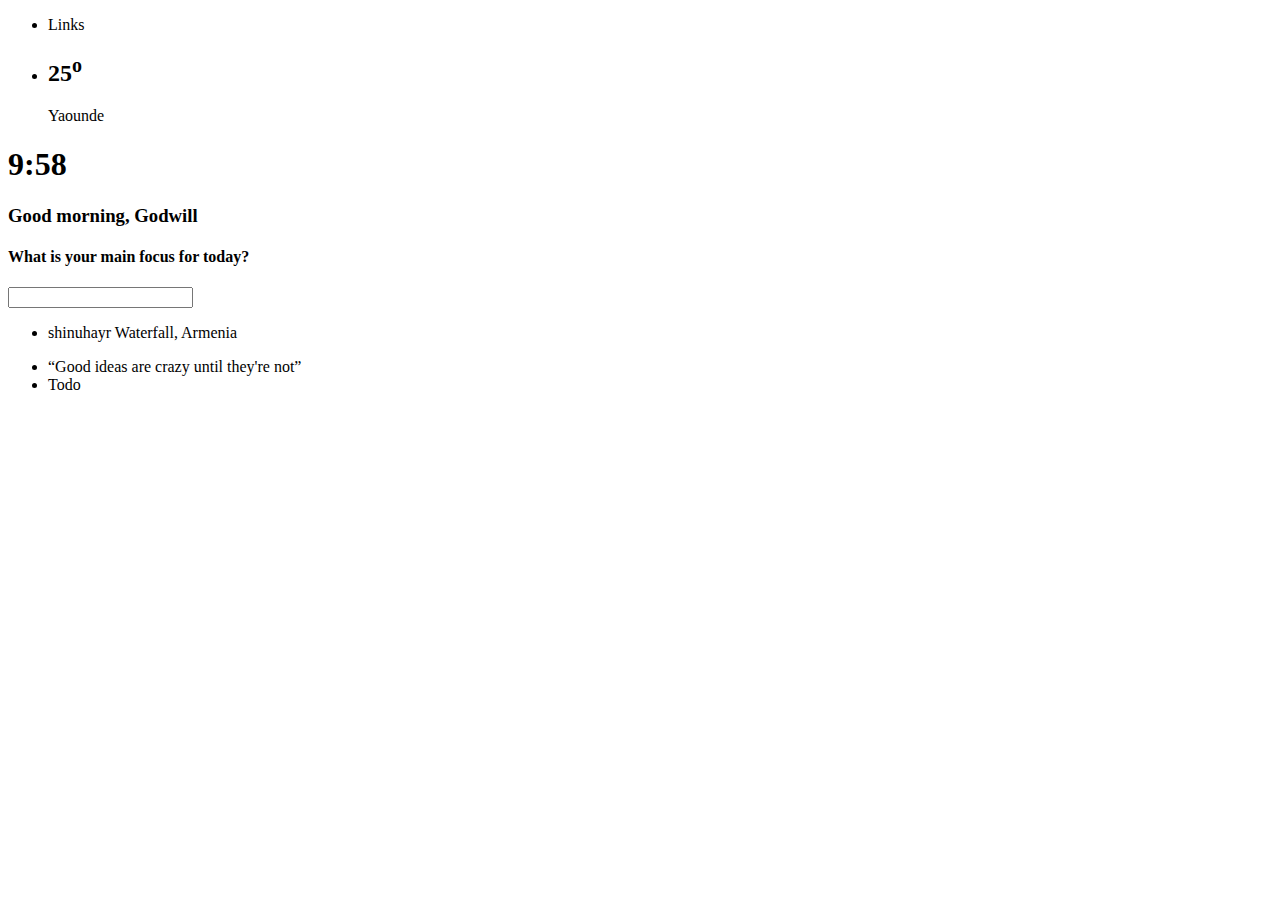
==== index.html @ ebb9b26a "all necessary html" ====
<!DOCTYPE html>
<html lang="en">
<head>
    <title>Momentum</title>
</head>
<body>
    <main class="main">
         <nav class="nav">
            <ul>
                <li><p>Links</p>
                
                </li>
                <li><section class="temp-weather">
                     
                        <h2 class="temp">25<sup>o</sup></h2>
                </section>
                    <p>Yaounde</p>
                </li>
            </ul>
         </nav>
         <section class="main-section">
            <h1 class="time">9:58</h1>
            <h3 class="greet">Good morning, Godwill</h3>
            <h4 class="question">What is your main focus for today?</h4>
            <form action="" class="response">
                <input type="text" name="myinput" id="myinput" class="myinput">
            </form>
         </section>
         <footer class="footer">
            <ul>
                <li class="footer-el">


                    <p class="img-location">shinuhayr Waterfall, Armenia</p>
                </li>
                <li class="footer-el"><q>Good ideas are crazy until they're not</q></li>
                <li class="footer-el">Todo</li>
            </ul>
         </footer>
    </main>
</body>
</html>
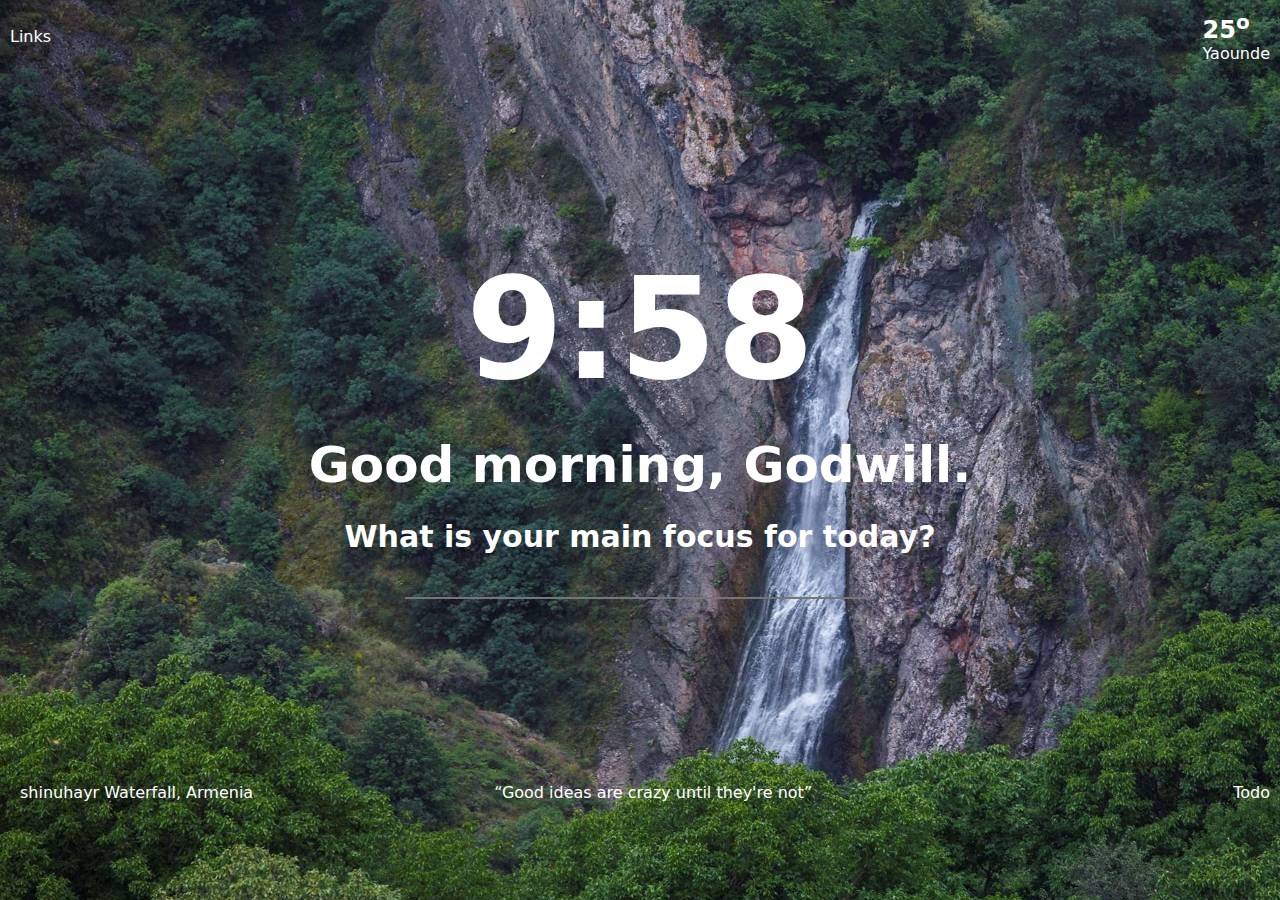
==== commit 704d315e: "fgh" ====
--- a/index.html
+++ b/index.html
@@ -2,38 +2,38 @@
 <html lang="en">
 <head>
     <title>Momentum</title>
+    <link rel="stylesheet" href="style.css">
+    <link rel="stylesheet" href="https://cdnjs.cloudflare.com/ajax/libs/font-awesome/6.3.0/css/all.min.css" integrity="sha512-SzlrxWUlpfuzQ+pcUCosxcglQRNAq/DZjVsC0lE40xsADsfeQoEypE+enwcOiGjk/bSuGGKHEyjSoQ1zVisanQ==" crossorigin="anonymous" referrerpolicy="no-referrer" />
 </head>
 <body>
     <main class="main">
          <nav class="nav">
-            <ul>
+            <ul class="ul">
                 <li><p>Links</p>
-                
+                    <i class="fa-solid fa-magnifying-glass"></i>
                 </li>
                 <li><section class="temp-weather">
-                     
                         <h2 class="temp">25<sup>o</sup></h2>
                 </section>
                     <p>Yaounde</p>
                 </li>
-            </ul>
+            </ul>                  
          </nav>
          <section class="main-section">
             <h1 class="time">9:58</h1>
-            <h3 class="greet">Good morning, Godwill</h3>
+            <h3 class="greet">Good morning, Godwill.</h3>
             <h4 class="question">What is your main focus for today?</h4>
             <form action="" class="response">
                 <input type="text" name="myinput" id="myinput" class="myinput">
             </form>
          </section>
          <footer class="footer">
-            <ul>
+            <ul class="class">
                 <li class="footer-el">
-
-
+                    <i class="fa-solid fa-gear"></i>
                     <p class="img-location">shinuhayr Waterfall, Armenia</p>
                 </li>
-                <li class="footer-el"><q>Good ideas are crazy until they're not</q></li>
+                <li class="footer-eli"><q>Good ideas are crazy until they're not</q></li>
                 <li class="footer-el">Todo</li>
             </ul>
          </footer>
--- a/style.css
+++ b/style.css
@@ -0,0 +1,72 @@
+*{
+    margin: 0;
+    padding: 0;
+    box-sizing: border-box;
+    font-family: system-ui, -apple-system, BlinkMacSystemFont, 'Segoe UI', Roboto, Oxygen, Ubuntu, Cantarell, 'Open Sans', 'Helvetica Neue', sans-serif;
+    color: white;
+}
+body{
+    background-image: url(./momentumbg.jpg);
+    margin: 10px;
+
+}
+.nav{
+    
+}
+i{
+    font-size: 15px;
+    
+}
+.ul{
+    display: flex;
+    justify-content: space-between;
+    align-items: center;
+}
+li{
+    list-style-type: none;
+}
+li:first-child{
+    display: flex;
+    gap: 10px;
+    align-items: center;
+}
+.main-section{
+    display: flex;
+    justify-content: center;
+    flex-direction: column;
+    align-items: center;
+    height: 80vh;
+    gap: 25px;
+  
+}
+.time{
+   
+     font-size: 140px;
+}
+.greet{
+    font-size: 50px;
+    font-weight: 40px;
+}
+.question{
+    font-size: 30px;
+}
+input[type=text]{
+    width: 470px;
+    border-top: none;
+    border-left: none;
+    border-right: none;
+    outline: none;
+    background: none;
+}
+
+.class{
+    display: flex;
+    justify-content: space-between;
+    align-items: center;
+}
+ul:first-child{
+    gap:10px;
+}
+.footer-eli{
+   margin-right: 180px;
+}
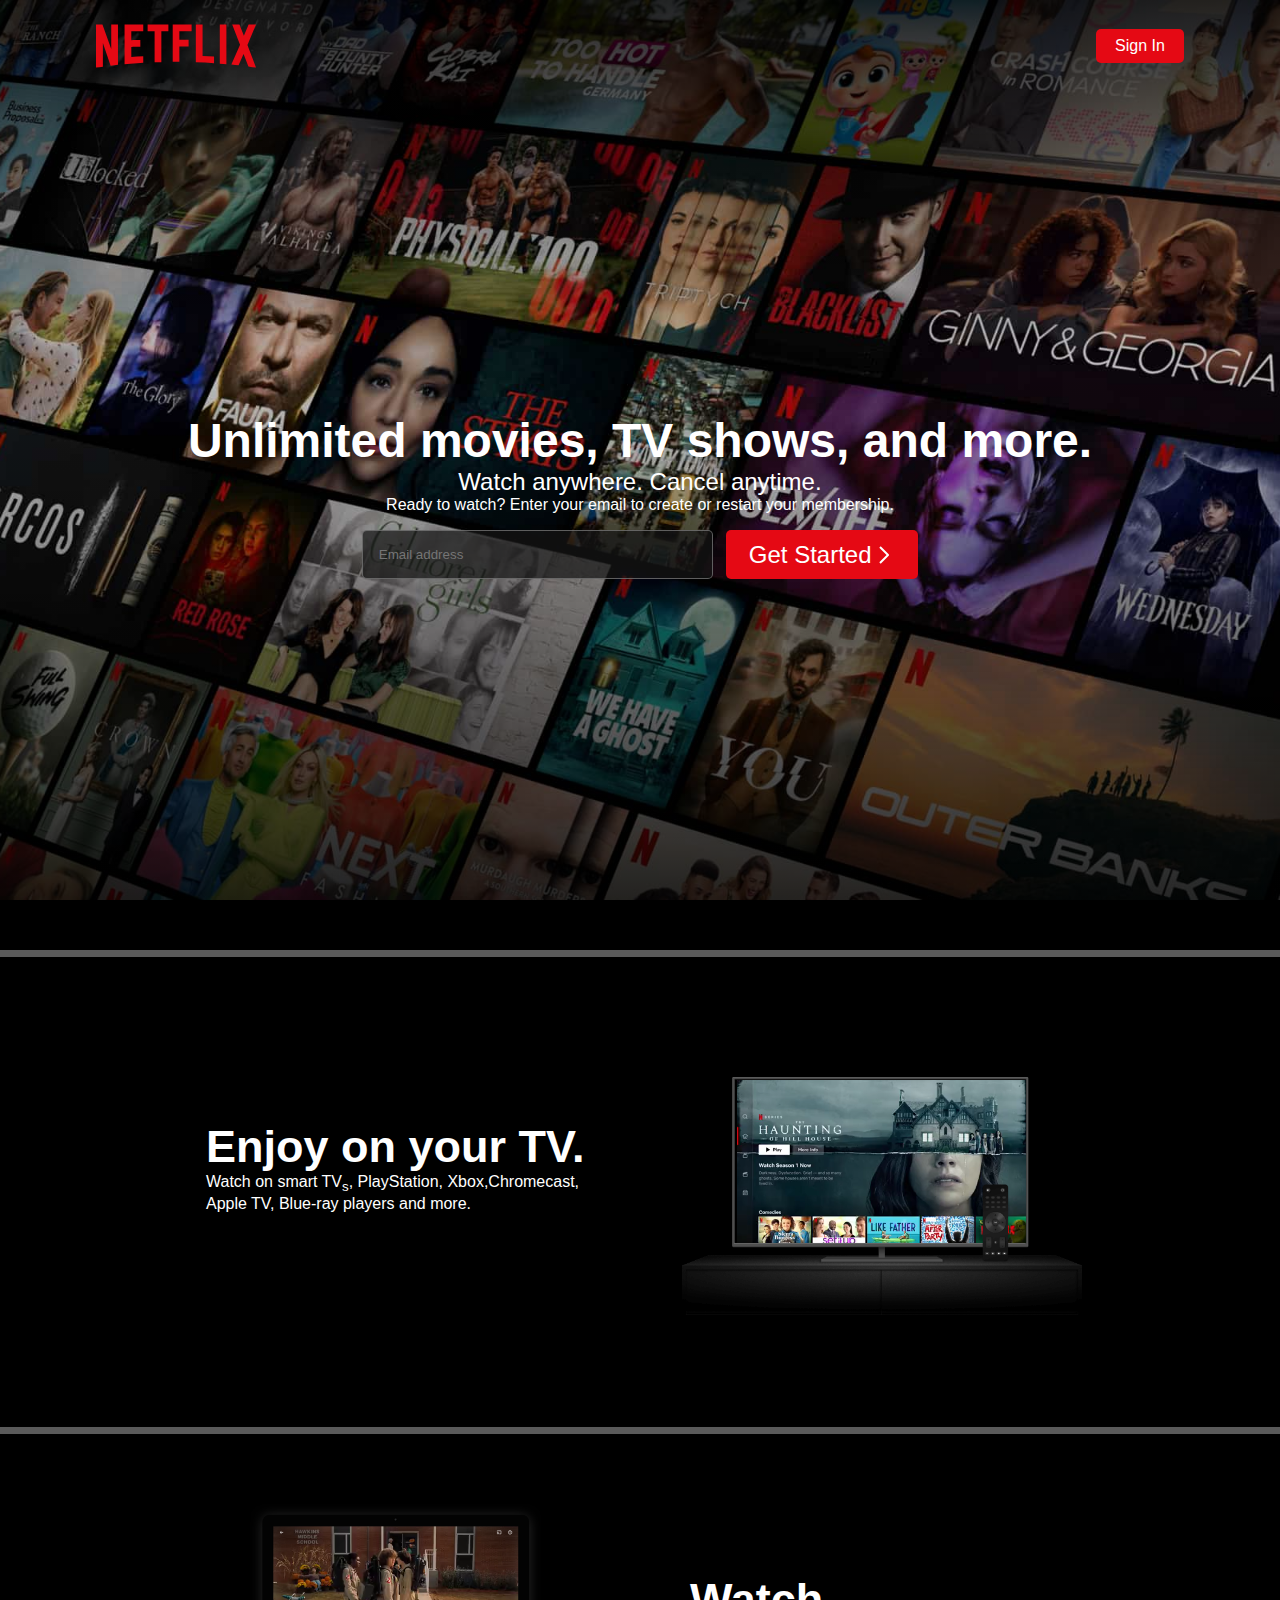
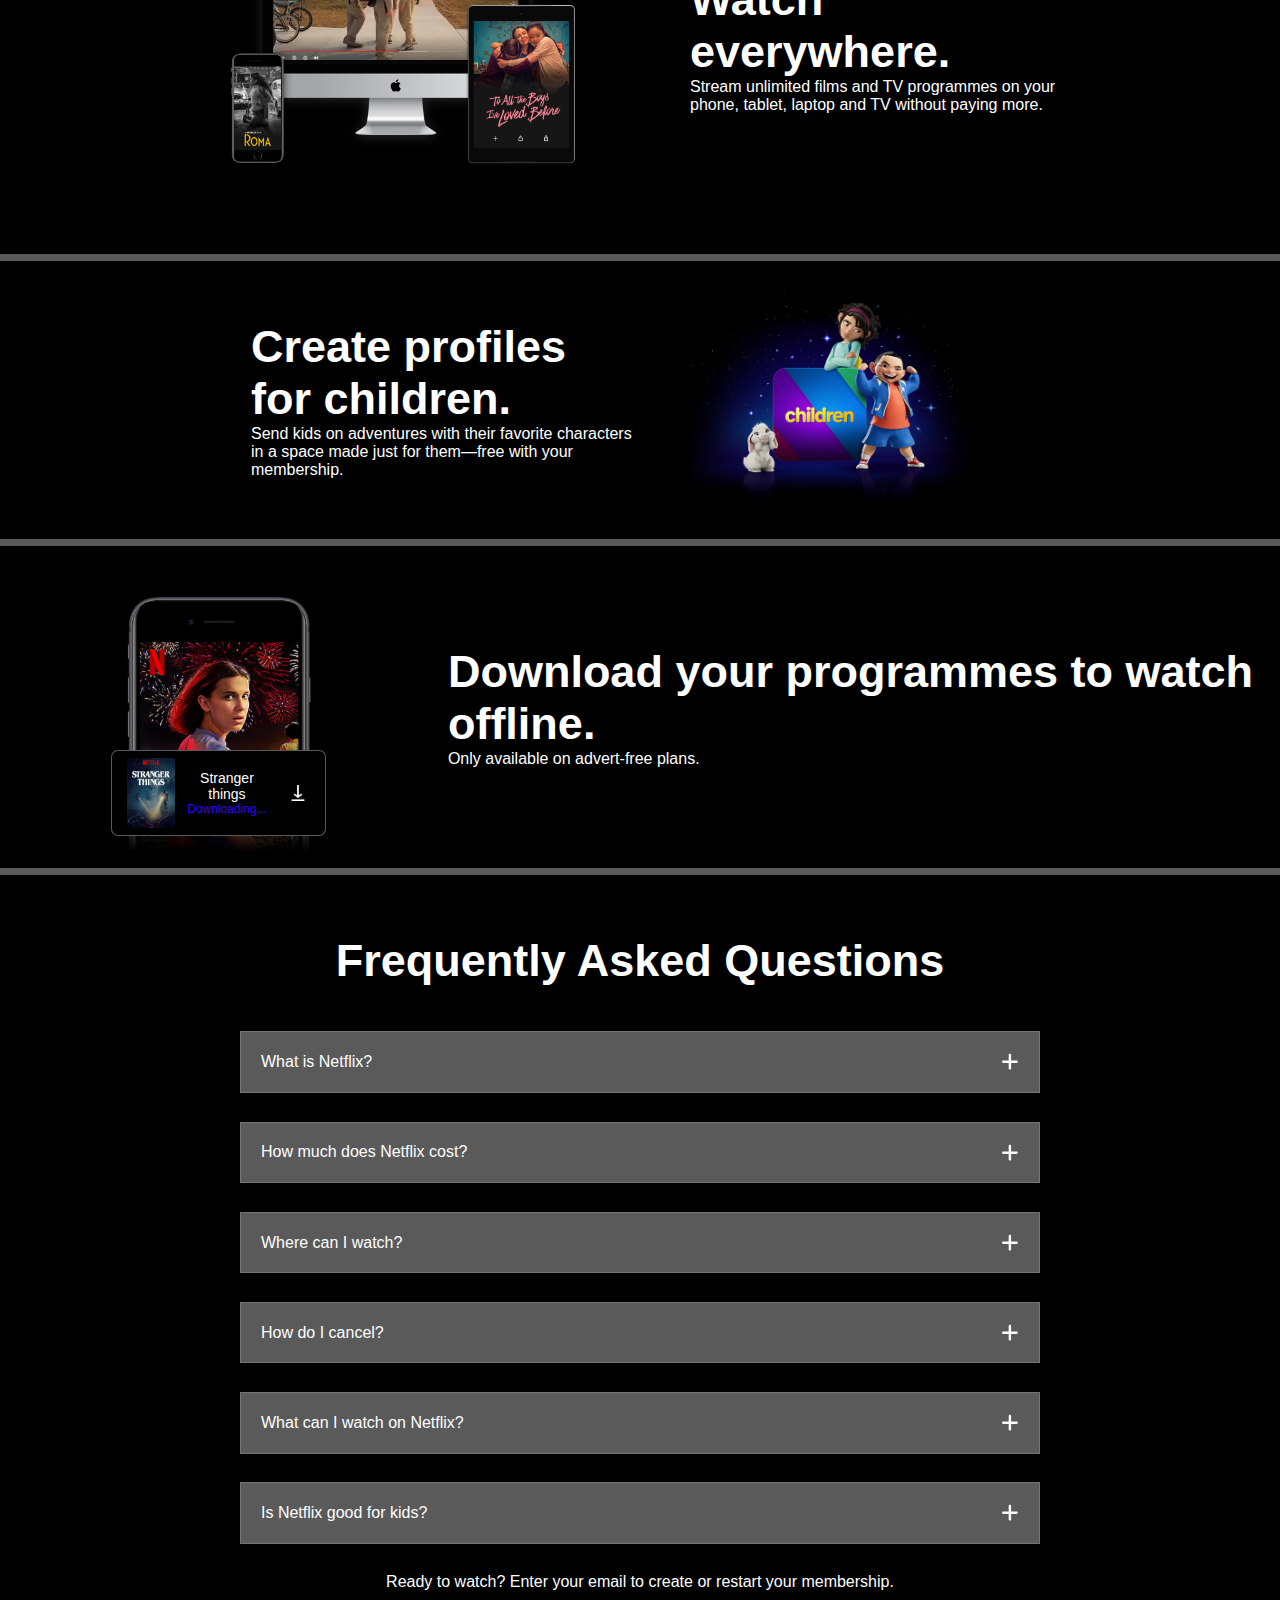
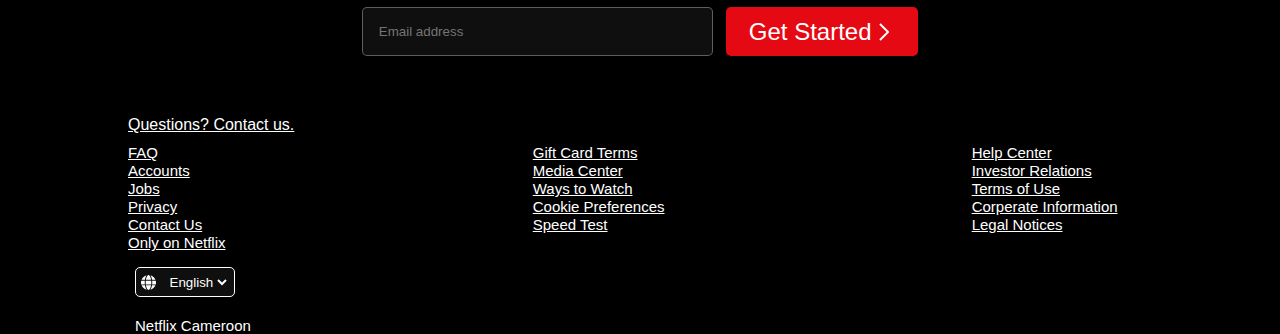
==== commit 3bb3dc6b: "changes2" ====
--- a/index.html
+++ b/index.html
@@ -1,42 +1,185 @@
 <!DOCTYPE html>
 <html lang="en">
 <head>
-    <title>Momentum</title>
+    <meta charset="UTF-8">
+    <meta http-equiv="X-UA-Compatible" content="IE=edge">
+    <meta name="viewport" content="width=device-width, initial-scale=1.0">
+    <title>Netflix cm</title>
     <link rel="stylesheet" href="style.css">
-    <link rel="stylesheet" href="https://cdnjs.cloudflare.com/ajax/libs/font-awesome/6.3.0/css/all.min.css" integrity="sha512-SzlrxWUlpfuzQ+pcUCosxcglQRNAq/DZjVsC0lE40xsADsfeQoEypE+enwcOiGjk/bSuGGKHEyjSoQ1zVisanQ==" crossorigin="anonymous" referrerpolicy="no-referrer" />
 </head>
 <body>
-    <main class="main">
-         <nav class="nav">
-            <ul class="ul">
-                <li><p>Links</p>
-                    <i class="fa-solid fa-magnifying-glass"></i>
-                </li>
-                <li><section class="temp-weather">
-                        <h2 class="temp">25<sup>o</sup></h2>
-                </section>
-                    <p>Yaounde</p>
-                </li>
-            </ul>                  
-         </nav>
-         <section class="main-section">
-            <h1 class="time">9:58</h1>
-            <h3 class="greet">Good morning, Godwill.</h3>
-            <h4 class="question">What is your main focus for today?</h4>
-            <form action="" class="response">
-                <input type="text" name="myinput" id="myinput" class="myinput">
+    <header class="nf-hero">
+        <div>
+        <nav class="nf-hero-nav">
+             <svg viewBox="0 0 111 30" version="1.1" xmlns="http://www.w3.org/2000/svg" xmlns:xlink="http://www.w3.org/1999/xlink" aria-hidden="true" role="img" class="nf-logo"><g><path d="M105.06233,14.2806261 L110.999156,30 C109.249227,29.7497422 107.500234,29.4366857 105.718437,29.1554972 L102.374168,20.4686475 L98.9371075,28.4375293 C97.2499766,28.1563408 95.5928391,28.061674 93.9057081,27.8432843 L99.9372012,14.0931671 L94.4680851,-5.68434189e-14 L99.5313525,-5.68434189e-14 L102.593495,7.87421502 L105.874965,-5.68434189e-14 L110.999156,-5.68434189e-14 L105.06233,14.2806261 Z M90.4686475,-5.68434189e-14 L85.8749649,-5.68434189e-14 L85.8749649,27.2499766 C87.3746368,27.3437061 88.9371075,27.4055675 90.4686475,27.5930265 L90.4686475,-5.68434189e-14 Z M81.9055207,26.93692 C77.7186241,26.6557316 73.5307901,26.4064111 69.250164,26.3117443 L69.250164,-5.68434189e-14 L73.9366389,-5.68434189e-14 L73.9366389,21.8745899 C76.6248008,21.9373887 79.3120255,22.1557784 81.9055207,22.2804387 L81.9055207,26.93692 Z M64.2496954,10.6561065 L64.2496954,15.3435186 L57.8442216,15.3435186 L57.8442216,25.9996251 L53.2186709,25.9996251 L53.2186709,-5.68434189e-14 L66.3436123,-5.68434189e-14 L66.3436123,4.68741213 L57.8442216,4.68741213 L57.8442216,10.6561065 L64.2496954,10.6561065 Z M45.3435186,4.68741213 L45.3435186,26.2498828 C43.7810479,26.2498828 42.1876465,26.2498828 40.6561065,26.3117443 L40.6561065,4.68741213 L35.8121661,4.68741213 L35.8121661,-5.68434189e-14 L50.2183897,-5.68434189e-14 L50.2183897,4.68741213 L45.3435186,4.68741213 Z M30.749836,15.5928391 C28.687787,15.5928391 26.2498828,15.5928391 24.4999531,15.6875059 L24.4999531,22.6562939 C27.2499766,22.4678976 30,22.2495079 32.7809542,22.1557784 L32.7809542,26.6557316 L19.812541,27.6876933 L19.812541,-5.68434189e-14 L32.7809542,-5.68434189e-14 L32.7809542,4.68741213 L24.4999531,4.68741213 L24.4999531,10.9991564 C26.3126816,10.9991564 29.0936358,10.9054269 30.749836,10.9054269 L30.749836,15.5928391 Z M4.78114163,12.9684132 L4.78114163,29.3429562 C3.09401069,29.5313525 1.59340144,29.7497422 0,30 L0,-5.68434189e-14 L4.4690224,-5.68434189e-14 L10.562377,17.0315868 L10.562377,-5.68434189e-14 L15.2497891,-5.68434189e-14 L15.2497891,28.061674 C13.5935889,28.3437998 11.906458,28.4375293 10.1246602,28.6868498 L4.78114163,12.9684132 Z"></path></g></svg>
+<a href="./form.html" class="nf-hero-signin btn">Sign in</a>
+        </nav>
+        <main class="nf-hero-main">
+            <h1 class="nf-hero-main-title">Unlimited movies, TV shows, and more.</h1>
+            <h2 class="nf-hero-main-subtitle">Watch anywhere. Cancel anytime.</h2>
+            <p class="nf hero main text">Ready to watch? Enter your email to create or restart your membership.</p>
+            <form action="#" class="nf-hero-main-form">
+                <input type="text" class="nf-hero-main-form-input" placeholder="Email address" name="email">
+                <button class="nf-hero-main-form-btn btn"><span>Get Started</span> <svg width="24" height="24" viewBox="0 0 24 24" fill="none" xmlns="http://www.w3.org/2000/svg" class="nf-hero-main-form-angle-bracket"><path fill-rule="evenodd" clip-rule="evenodd" d="M7.29297 19.2928L14.5859 12L7.29297 4.70706L8.70718 3.29285L16.7072 11.2928C16.8947 11.4804 17.0001 11.7347 17.0001 12C17.0001 12.2652 16.8947 12.5195 16.7072 12.7071L8.70718 20.7071L7.29297 19.2928Z" fill="currentColor"></path></svg></button>
             </form>
-         </section>
-         <footer class="footer">
-            <ul class="class">
-                <li class="footer-el">
-                    <i class="fa-solid fa-gear"></i>
-                    <p class="img-location">shinuhayr Waterfall, Armenia</p>
-                </li>
-                <li class="footer-eli"><q>Good ideas are crazy until they're not</q></li>
-                <li class="footer-el">Todo</li>
-            </ul>
-         </footer>
+        </main>
+        </div>
+    </header>
+
+    <main class="main1">
+        <section class="sect-one">
+            <div class="div1">
+                <h1 class="h1">Enjoy on your TV.</h1>
+                <p class="p1">Watch on smart TV<sub>s</sub>, PlayStation, Xbox,Chromecast, Apple TV, Blue-ray players and more.</p>
+            </div>
+                <div class="div2">
+                    <img src="./images/tv.png" alt="image" class="image">
+                    <video autoplay loop src="./video/video-tv-0819.m4v" alt="video" class="video">
+                </div>
+        </section>
+
+
+        
+
+
+        <section class="sect-one">
+            <div class="div2">
+                <img src="./images/device-pile.png" alt="deivce" class="image">
+                <video autoplay loop src="./video/video-devices.m4v" alt="video" class="video vid">
+            </div>
+                <div class="div1">
+                        <h1 class="h1">Watch everywhere.</h1>
+                        <p class="p1">Stream unlimited films and TV programmes on your phone, tablet, laptop and TV without paying more.</p>
+                </div>
+        </section>
+
+
+    <section class="sect-three">
+        <div class="div1">
+            <h1 class="h1 io">Create profiles for children.</h1>
+            <p class="p1 ui">Send kids on adventures with their favorite characters in a space made just for them—free with your membership.</p>
+        </div>
+            <div class="div2">
+                <img src="./images/children.png" alt="video" class="video">
+            </div>
+    </section>
+
+
+
+    <section class="four">
+        <div class="div2">
+            <img src="./images/mobile-0819.jpg" alt="video" class="video ri">
+            <div class="card">
+                <img src="./images/boxshot.png" alt="img" class="things">
+                <div class="car">
+                <p class="peri">Stranger things</p>
+                <p class="span67"><a href="#">Downloading...</a></p>
+                 </div>
+                <img src="./images/download-icon.gif" alt="gif" class="gif">
+            </div>
+        </div>
+            <div class="div3">
+                    <h1 class="h1 io">Download your programmes to watch<br> offline.</h1>
+                    <p class="p1 ui">Only available on advert-free plans.</p>
+            </div>
+    </section>
+
+   
+
+    <section class="sect-five">
+        <h1 class="h1 top">Frequently Asked Questions</h1>
+        <div class="five1">
+            <details>
+                <summary>
+                    <p class="five">What is Netflix? <svg xmlns="http://www.w3.org/2000/svg"class="plus" viewBox="0 0 448 512"><path d="M240 80c0-17.7-14.3-32-32-32s-32 14.3-32 32V224H32c-17.7 0-32 14.3-32 32s14.3 32 32 32H176V432c0 17.7 14.3 32 32 32s32-14.3 32-32V288H384c17.7 0 32-14.3 32-32s-14.3-32-32-32H240V80z"/></svg></p>
+                </summary>
+                <p class="six">Netflix is a streaming service that offers a wide variety of award-winning TV shows, movies, anime, documentaries, 	and more on thousands of internet-connected devices.
+
+                    You can watch as much as you want, whenever you want without a single commercial – all for one low monthly price. 	There's always something new to discover and new TV shows and movies are added every week!
+                </p>
+            </details>
+            <details>
+                <summary>
+            <p class="five">How much does Netflix cost?  <svg xmlns="http://www.w3.org/2000/svg"class="plus" viewBox="0 0 448 512"><path d="M240 80c0-17.7-14.3-32-32-32s-32 14.3-32 32V224H32c-17.7 0-32 14.3-32 32s14.3 32 32 32H176V432c0 17.7 14.3 32 32 32s32-14.3 32-32V288H384c17.7 0 32-14.3 32-32s-14.3-32-32-32H240V80z"/></svg></p>
+        </summary>
+        <p class="six">Watch Netflix on your smartphone, tablet, Smart TV, laptop, or streaming device, all for one fixed monthly fee. 	Plans range from US$2.99 to US$9.99 a month. No extra costs, no contracts.</p>
+        </details>
+        <details>
+            <summary>
+            <p class="five">Where can I watch?  <svg xmlns="http://www.w3.org/2000/svg"class="plus" viewBox="0 0 448 512"><path d="M240 80c0-17.7-14.3-32-32-32s-32 14.3-32 32V224H32c-17.7 0-32 14.3-32 32s14.3 32 32 32H176V432c0 17.7 14.3 32 32 32s32-14.3 32-32V288H384c17.7 0 32-14.3 32-32s-14.3-32-32-32H240V80z"/></svg></p>
+        </summary>
+        <p class="six">Watch anywhere, anytime. Sign in with your Netflix account to watch instantly on the web at netflix.com from your 	personal computer or on any internet-connected device that offers the Netflix app, including smart TVs, smartphones, 	tablets, streaming media players and game consoles.
+
+            You can also download your favorite shows with the iOS, Android, or Windows 10 app. Use downloads to watch while 	you're on the go and without an internet connection. Take Netflix with you anywhere.
+        </p>
+        </details>
+        <details>
+            <summary>
+            <p class="five">How do I cancel?  <svg xmlns="http://www.w3.org/2000/svg"class="plus" viewBox="0 0 448 512"><path d="M240 80c0-17.7-14.3-32-32-32s-32 14.3-32 32V224H32c-17.7 0-32 14.3-32 32s14.3 32 32 32H176V432c0 17.7 14.3 32 32 32s32-14.3 32-32V288H384c17.7 0 32-14.3 32-32s-14.3-32-32-32H240V80z"/></svg></p>
+        </summary>
+        <p class="six">Netflix is flexible. There are no pesky contracts and no commitments. You can easily cancel your account online in 	two clicks. There are no cancellation fees – start or stop your account anytime.</p>
+        </details>
+        <details>
+            <summary>
+            <p class="five">What can I watch on Netflix?  <svg xmlns="http://www.w3.org/2000/svg"class="plus" viewBox="0 0 448 512"><path d="M240 80c0-17.7-14.3-32-32-32s-32 14.3-32 32V224H32c-17.7 0-32 14.3-32 32s14.3 32 32 32H176V432c0 17.7 14.3 32 32 32s32-14.3 32-32V288H384c17.7 0 32-14.3 32-32s-14.3-32-32-32H240V80z"/></svg></p>
+        </summary>
+        <p class="six bro">Netflix has an extensive library of feature films, documentaries, TV shows, anime, award-winning Netflix originals, 	and more. Watch as much as you want, anytime you want.</p>
+        </details>
+        <details>
+            <summary>
+            <p class="five">Is Netflix good for kids?  <svg xmlns="http://www.w3.org/2000/svg"class="plus" viewBox="0 0 448 512"><path d="M240 80c0-17.7-14.3-32-32-32s-32 14.3-32 32V224H32c-17.7 0-32 14.3-32 32s14.3 32 32 32H176V432c0 17.7 14.3 32 32 32s32-14.3 32-32V288H384c17.7 0 32-14.3 32-32s-14.3-32-32-32H240V80z"/></svg></p>
+        </summary>
+        <p class="six">The Netflix Kids experience is included in your membership to give parents control while kids enjoy family-friendly 	TV shows and movies in their own space.
+            Kids profiles come with PIN-protected parental controls that let you restrict the maturity rating of content kids 	can watch and block specific titles you don’t want kids to see.
+        </p>
+        </details>
+
+            <p class="five3">Ready to watch? Enter your email to create or restart your membership.</p>
+            <form action="#" class="nf-hero-main-form fri">
+                <input type="text" class="nf-hero-main-form-input" placeholder="Email address" name="email">
+                <button class="nf-hero-main-form-btn btn"><span>Get Started</span> <svg width="24" height="24" viewBox="0 0 24 24" fill="none" xmlns="http://www.w3.org/2000/svg" class="nf-hero-main-form-angle-bracket"><path fill-rule="evenodd" clip-rule="evenodd" d="M7.29297 19.2928L14.5859 12L7.29297 4.70706L8.70718 3.29285L16.7072 11.2928C16.8947 11.4804 17.0001 11.7347 17.0001 12C17.0001 12.2652 16.8947 12.5195 16.7072 12.7071L8.70718 20.7071L7.29297 19.2928Z" fill="currentColor"></path></svg></button>
+            </form>
+        </div>
+    </section>
+
+    
+
+    <footer class="footer">
+        <p class="us"><a href="#">Questions? Contact us.</a></p>
+        <ul>
+            <div class="ul1 bri">
+            <li><a href="#">FAQ</a></li>
+            <li><a href="#">Accounts</a></li>
+            <li><a href="#">Jobs</a></li>
+            <li><a href="#">Privacy</a></li>
+            <li><a href="#">Contact Us</a></li>
+            <li><a href="#">Only on Netflix</a></li>
+            </div>
+            <div class="ul2 bri">
+            <li><a href="#">Gift Card Terms</a></li>
+            <li><a href="#">Media Center</a></li>
+            <li><a href="#">Ways to Watch</a></li>
+            <li><a href="#">Cookie Preferences</a></li>
+            <li><a href="#">Speed Test</a></li>
+            </div>
+            <div class="ul3 bri">
+            <li><a href="#">Help Center</a></li>
+            <li><a href="#">Investor Relations</a></li>
+            <li><a href="#">Terms of Use</a></li>
+            <li><a href="#">Corperate Information</a></li>
+            <li><a href="#">Legal Notices</a></li>
+            </div>
+        </ul>
+    </footer>
+    <div class="btn2">
+        <button class="btn1"><svg xmlns="http://www.w3.org/2000/svg" class="globe" viewBox="0 0 512 512"><path d="M352 256c0 22.2-1.2 43.6-3.3 64H163.3c-2.2-20.4-3.3-41.8-3.3-64s1.2-43.6 3.3-64H348.7c2.2 20.4 3.3 41.8 3.3 64zm28.8-64H503.9c5.3 20.5 8.1 41.9 8.1 64s-2.8 43.5-8.1 64H380.8c2.1-20.6 3.2-42 3.2-64s-1.1-43.4-3.2-64zm112.6-32H376.7c-10-63.9-29.8-117.4-55.3-151.6c78.3 20.7 142 77.5 171.9 151.6zm-149.1 0H167.7c6.1-36.4 15.5-68.6 27-94.7c10.5-23.6 22.2-40.7 33.5-51.5C239.4 3.2 248.7 0 256 0s16.6 3.2 27.8 13.8c11.3 10.8 23 27.9 33.5 51.5c11.6 26 21 58.2 27 94.7zm-209 0H18.6C48.6 85.9 112.2 29.1 190.6 8.4C165.1 42.6 145.3 96.1 135.3 160zM8.1 192H131.2c-2.1 20.6-3.2 42-3.2 64s1.1 43.4 3.2 64H8.1C2.8 299.5 0 278.1 0 256s2.8-43.5 8.1-64zM194.7 446.6c-11.6-26-20.9-58.2-27-94.6H344.3c-6.1 36.4-15.5 68.6-27 94.6c-10.5 23.6-22.2 40.7-33.5 51.5C272.6 508.8 263.3 512 256 512s-16.6-3.2-27.8-13.8c-11.3-10.8-23-27.9-33.5-51.5zM135.3 352c10 63.9 29.8 117.4 55.3 151.6C112.2 482.9 48.6 426.1 18.6 352H135.3zm358.1 0c-30 74.1-93.6 130.9-171.9 151.6c25.5-34.2 45.2-87.7 55.3-151.6H493.4z"/></svg>
+            <select name="lang" id="lang" class="ctry">
+            <option value="en">English</option>
+            <option value="fr">French</option>
+            </select>
+        </button>
+    </div>
+    <p class="net">Netflix Cameroon</p>
     </main>
 </body>
 </html>--- a/style.css
+++ b/style.css
@@ -1,72 +1,616 @@
+:root{
+    --nf-red:  #e50914;
+    --nf-red-hover: rgb(193,17,25);
+    --text-color: #fff;
+    --primary-font: Netflix Sans,Helvetica Neue,Segoe UI,Roboto,Ubuntu,sans-serif;
+    --input-border-color:  rgba(128, 128, 128, 0.7);
+    --input-bg-color: rgba(22,22,22,0.7);
+    --footer-text-color: rgba(255, 255, 255, 0.7);
+    --hero-shadow:linear-gradient(to top, rgba(0, 0, 0, 0.8) 0, rgba(0, 0, 0, 0) 60%, rgba(0, 0, 0, 0.8) 100%);
+
+
+
+
+    /*Font sizes for*/
+    --title-fz:3rem;
+    --title-fw:900;
+    --subtitle-fz:1.5rem;
+    --subtitle-fw: 400;
+    --text-fz:1.25rem;
+    --text-fw:400;
+
+    /*Font sizes for mobile*/
+    --title-mb-fz:2rem;
+    --title-mb-fw:700;
+    --subtitle-mb-fz:1.125rem;
+    --text-mb-fz:1.125rem;
+
+}
+
+
 *{
     margin: 0;
     padding: 0;
     box-sizing: border-box;
-    font-family: system-ui, -apple-system, BlinkMacSystemFont, 'Segoe UI', Roboto, Oxygen, Ubuntu, Cantarell, 'Open Sans', 'Helvetica Neue', sans-serif;
-    color: white;
+    font-family: var(--primary-font);
+    color: var(--text-color);
+    
 }
 body{
-    background-image: url(./momentumbg.jpg);
-    margin: 10px;
-
-}
-.nav{
-    
-}
-i{
+    background: #000;
+}
+
+.nf-hero{
+    background-image: url(./images/heroCM.jpg);
+    background-size: cover;
+    background-position: center;
+    background-repeat: no-repeat;
+    height: 100vh;
+}
+.nf-hero>div{
+    height: 100%;
+    display: flex;
+    flex-flow: column nowrap;
+    background-image: var(--hero-shadow);
+    background-position: center;
+    background-size: cover;
+    background-repeat: no-repeat;
+}
+
+.nf-logo{
+    fill: var(--nf-red);
+    width: 160px;
+    height: 60px;
+}
+.nf-hero-nav{
+    display: flex;
+    justify-content: space-between;
+    align-items: center;
+    padding: 1rem 6rem;
+}
+
+.btn{
+    cursor: pointer;
+    background: var(--nf-red);
+    border: 1px soid var(--nf-red);
+}
+.btn:hover{
+    background-color: var(--nf-red-hover);
+    border: 1px solid var(--nf-red-hover);
+}
+.nf-hero-signin{
+    text-decoration: none;
+    text-transform: capitalize;
+    padding: .5rem 1.2rem;
+    border-radius: 5px;
+}
+
+
+.nf-hero-main{
+    display: flex;
+    flex-flow: column nowrap;
+    text-align: center;
+    justify-content: center;
+    align-items: center;
+    flex: 1;
+
+}
+
+
+.nf-hero-main-title{
+    font-size: var(--title-fz);
+    font-weight: var(--title-fw);
+
+}
+
+.nf-hero-main-subtitle{
+    font-size: var(--subtitle-fz);
+    font-weight: var(--subtitle-fw);
+}
+
+.nf-hero-main-text{
+    font-size: var(--text-fz);
+    font-weight: var(--text-fw);
+}
+
+.nf-hero-main-form{
+    display: flex;
+    flex-flow: row wrap;
+    gap: .8rem;
+    justify-content: center;
+    align-items: center;
+    margin-top: 1rem;
+    width: 60%;
+}
+.nf-hero-main-form-input{
+    padding: 1rem;
+    border-radius: 5px;
+    border: 1px solid var(--input-border-color);
+    background-color: var(--input-bg-color);
+    flex: 0.6;
+    outline: none;
+
+}
+.nf-hero-main-form-btn{
+    display: flex;
+    font-size: var(--subtitle-fz);
+    align-items: center;
+    text-align: center;
+    justify-content: center;
+    border-radius: 5px;
+    padding: .65rem;
+    white-space: nowrap;
+    width: 25%;
+    min-width: 10rem;
+
+
+}
+
+section{
+    border-top: 7px solid var(--input-border-color);
+    padding: 60px 0px;
+}
+.sect-one{
+    margin-top: 50px;
+    display: flex;
+    align-items: center;
+    justify-content: center;
+    gap: 100px;
+
+}
+
+.div1{
+    flex-wrap: wrap;
+    width: 30%;
+    
+}
+.div2{
+    display: flex;
+    justify-content: center;
+    align-items: center;
+    position: relative;
+    width:30%;
+    text-align: left;
+    
+}
+.video{
+    width: 290px;
+    margin-top: -10px;
+    position: absolute;
+}
+.vid{
+    width: 250px;
+    margin-bottom: 100px;
+    
+}
+.image{
+    width: 400px;
+    z-index: 1;
+}
+.h1{
+    font-size: var(--title-fz);
+    font-weight: var(--title-fw);
+   
+}
+.pi{
+    font-size: var(--text-fz);
+    font-weight: var(--title-fw);
+}
+
+.globe{
+    fill: var(--text-color);
+    width: 15px;
+    align-items: center;
+    justify-content: space-around;
+}
+.plus{
+    display: inline;
+    fill: var(--text-color);
+    width: 17px;
+    align-items: center;
+    justify-content: space-between;
+    text-align: center;
+}
+.card{
+    display: flex;
+    align-items: center;
+    justify-content: space-between;
+    padding: 7px;
+    position: absolute;
+    width: 56%;
+    z-index: 1;
+    border: 1px solid var(--input-border-color);
+    background-color: #000;
+    font-size: 14px;
+    border-radius: 7px;
+    margin-top: 45%;
+    gap: 10px;
+    
+}
+details{
+    display: flex;
+    cursor: pointer;
+    margin: 0.4rem auto;
+    padding: 0.5rem;
+}
+
+.things{
+    width: 48px;
+    height: 70px;
+    margin-left: 8px;
+}
+.card>div{
+    display: flex;
+    align-items: center;
+    gap: 13px;
+}
+.card a{
+    text-decoration: none;
+    color: rgb(55, 0, 255);
+    font-size: 12px;
+}
+.gif{
+    height: 40px;
+}
+.car{
+    display: flex;
+    justify-content: center;
+    align-items: center;
+    text-align: center;
+    flex-direction: column;
+}
+.peri{
+    margin-bottom: -15px;
+}
+
+.ri{
+    width: 400px;
+}
+
+.sect-two{
+    display: flex;
+    justify-content: center;
+    align-items: center;
+    gap: 10px;
+
+}
+.sect-three{
+    display: flex;
+    justify-content: center;
+    align-items: center;
+    gap: 10px;
+    flex-wrap: wrap;
+
+}
+.four{
+    display: flex;
+    justify-content: space-evenly;
+    align-items: center;
+    gap: 10px;
+    flex-wrap: wrap;
+    padding: 100px 0px;
+
+   
+    
+}
+
+.io{
+    flex-wrap: wrap;
+    font-size: 5px;
+   
+}
+.dropdown{
+    fill: var(--text-color);
+    width: 15px;
+}
+
+.main1{
+   
+}
+
+
+
+.five{
+    border: 1px solid var(--input-border-color);
+    background: var(--input-border-color);
+    padding: 20px;
+    margin: px;
+    width: 800px;
+    display: flex;
+    align-items: center;
+    justify-content: space-between;
+    text-align: center;
+
+    
+   
+    
+    
+}
+.five1{
+    display: flex;
+    flex-direction: column;
+    justify-content: center;
+    align-items: center;
+
+    
+   
+}
+.sect-fiive{
+    display: flex;
+    align-items: center;
+    justify-content: center;
+    
+}
+summary details{
+    display: flex;
+    cursor: pointer;
+    background-color: var(--input-border-color);
+    margin: auto;
+    padding: 0.5rem;
+
+    
+    align-items: center;
+    justify-content: center;
+    
+}
+details{
+   
+}
+summary{
+    display: flex;
+    flex-direction: column;
+    align-items: center;
+    justify-content: center;
+    list-style-type: none;
+}
+.six{
+    display: flex;
+    cursor: pointer;
+    background-color: var(--input-border-color);
+    margin: auto;
+    padding: 0.8rem;
+    width: 60%;
+  
+    flex-direction: column;
+    justify-content: center;
+    align-items: center;
+    
+    flex-flow: column-reverse;
+}
+.bro{
+    width: 65%;
+}
+.footer{
+   display: flex;
+   flex-direction: column;
+   justify-content: center;
+   width: 80%;
+   margin: auto;
+   
+}
+.top{
+    text-align: center;
+    padding-bottom: 30px;
+}
+
+.h1{
+    font-size: 45px;
+    
+}
+ul{
+    display: flex;
+    list-style-type: none;
+    gap: 30%;
+    flex-flow:row ;
+
+}
+.ul1{
+    gap: 100PX;
+    
+}
+.ul2{
+    gap: 100px;
+    gap: 100PX;
+   
+}
+.ul13{
+    gap: 100px;
+    gap: 100PX;
+   
+}
+li a{
+   font-size: 15px;
+   gap: 50px;
+  
+   
+}
+.us{
+    padding-bottom: 10px;
+   
+}
+.bri{
+    gap: 500px;
+    
+}
+
+
+.fri{
+    display: flex;
+    justify-content: center;
+    align-items: center;
+}
+.five3{
+    text-align: center;
+    padding-top: 15px;
+}
+.btn1{
+    display: flex;
+    background: var(--input-bg-color);
+    margin-top: 15px;
+    width: 100px;
+    height: 30px;
+    border: 1px solid var(--text-color);
+    border-radius: 5px;
+    align-items: center;
+    justify-content: center;
+    text-align: center;
+    gap: 10px;
+}
+.btn2{
+    margin-left: 135px;
+}
+.net{
+    margin-top: 20px;
     font-size: 15px;
-    
-}
-.ul{
-    display: flex;
-    justify-content: space-between;
-    align-items: center;
-}
-li{
-    list-style-type: none;
-}
-li:first-child{
-    display: flex;
-    gap: 10px;
-    align-items: center;
-}
-.main-section{
-    display: flex;
-    justify-content: center;
-    flex-direction: column;
-    align-items: center;
-    height: 80vh;
-    gap: 25px;
+    margin-left: 135px;
+}
+
+.ctry{
+    background: transparent;
+    border: none;
+    cursor: pointer;
+}
+.ctry>option{
+    background: var(--input-bg-color);
+    padding: 0.4rem;
+
+}
+
+
+@media only screen and (max-width: 958px){
+    .nf-hero-nav{
+        padding: 1rem;
+    }
+    .nf-hero-main-title{
+        font-size: var(--title-mb-fz);
+        font-weight: var(--title-mb-fw);
+    }
+    .nf-hero-main-subtitle{
+        font-size: var(--subtitle-mb-fzfz);
+    }
+    .nf-hero-main-text{
+        font-size: var(--text-mb-fz);
+    }
+}
+
+@media only screen and(max-width:465px){
+    .nf-hero-main-form-input{
+        min-width: 100%;
+    }
+}
+
+@media only  screen and (max-width:768px) {
+    .sect-one{
+        flex-direction: column;
+        text-align: center;
+    }
+    .sect-three{
+        flex-flow:column ;
+        text-align: center;
+        padding: 7rem;
+        flex-wrap: wrap;
+        width: 100%;
+    }
+    .five{
+
+        width: 400px;
+    }
+    .six{
+        display: flex;
+        cursor: pointer;
+        background-color: var(--input-border-color);
+        margin: auto;
+        padding: 0.8rem;
+        width: 95%;
+      
+        flex-direction: column;
+        justify-content: center;
+        align-items: center;
+        
+        flex-flow: column-reverse;
+    }
+    .bro{
+        width: 95%;
+    }
+
+    .four{
+        flex-direction: column-reverse;
+        text-align: center;
+        align-items: center;
+        padding: 160px 0px;
+    }
+
+    .io{
+        text-align: center;
+        flex-wrap: wrap;
+       
+        
+    }
+    .ui{
+        text-align: center;
+        flex-flow: row;
+        margin-bottom: 40%;
+      
+    }
+    .p1{
+        
+        justify-content: center;
+        align-items: center;
+        text-align: center;
+        
+    }
+    .card a{
+        text-decoration: none;
+        color: rgb(55, 0, 255);
+        font-size: 12px;
+    }
+    .gif{
+        height: 40px;
+    }
+    .car{
+        display: flex;
+        justify-content: center;
+        align-items: center;
+        text-align: center;
+        flex-direction: column;
+    }
+    .peri{
+        margin-bottom: -15px;
+    }
+    .card{
+        display: flex;
+        align-items: center;
+        justify-content: space-between;
+        padding: 6px;
+        position: absolute;
+        width: 220px;
+        z-index: 1;
+        border: 1px solid var(--input-border-color);
+        background-color: #000;
+        font-size: 13px;
+        border-radius: 7px;
+        margin-bottom: -90%;
+        gap: 10px;
+        
+    }
+    ul{
+        display: flex;
+        list-style-type: none;
+        display: flex;
+       flex-direction: column;
+       gap: 18%;
+      flex-flow: row; 
+    }
+    
+h1{
+    display: flex;
+    justify-content: center;
+    align-items: center;
+    text-align: center;
+    text-align: center;
+}
+
+
   
 }
-.time{
-   
-     font-size: 140px;
-}
-.greet{
-    font-size: 50px;
-    font-weight: 40px;
-}
-.question{
-    font-size: 30px;
-}
-input[type=text]{
-    width: 470px;
-    border-top: none;
-    border-left: none;
-    border-right: none;
-    outline: none;
-    background: none;
-}
-
-.class{
-    display: flex;
-    justify-content: space-between;
-    align-items: center;
-}
-ul:first-child{
-    gap:10px;
-}
-.footer-eli{
-   margin-right: 180px;
-}
+
